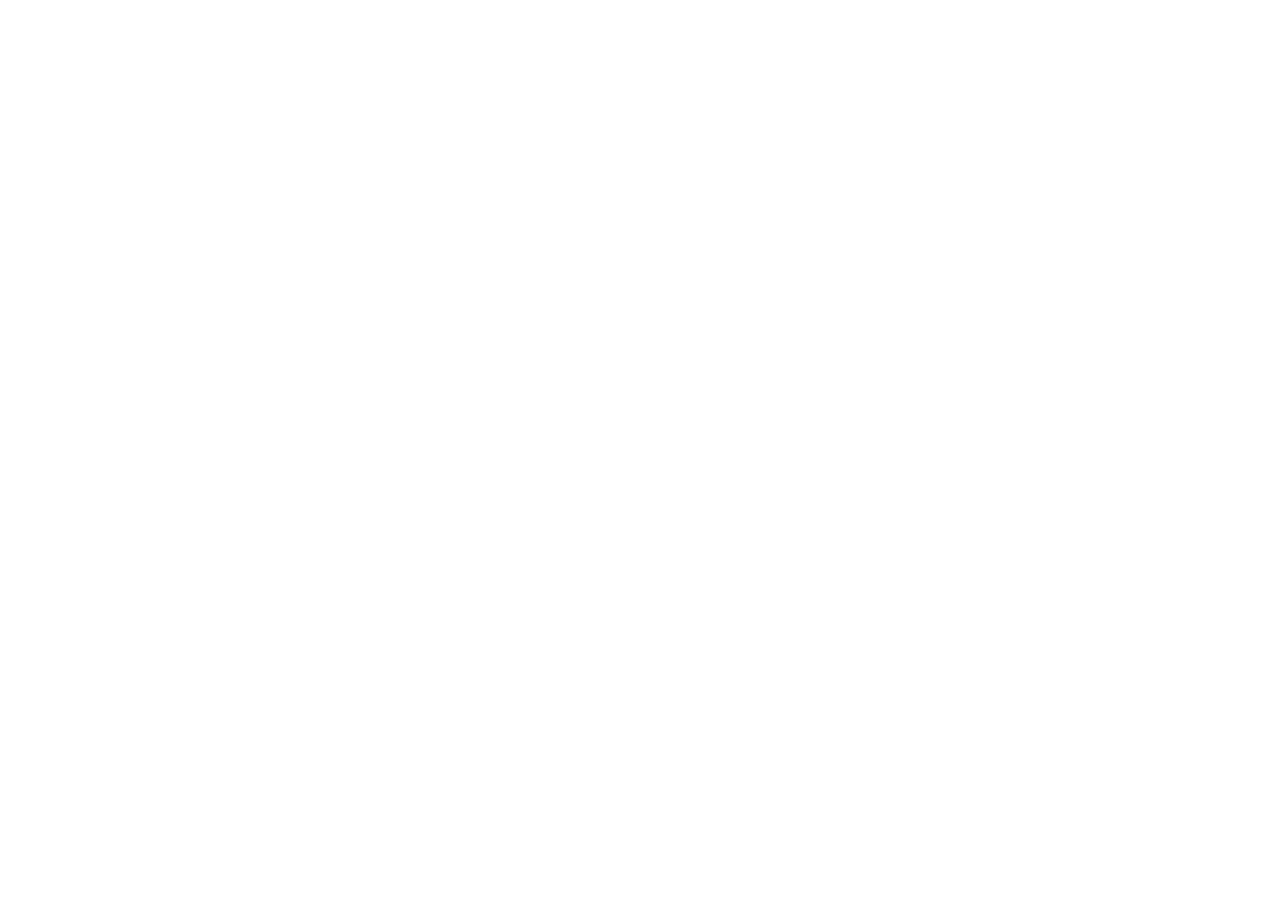
==== book.html @ 8cc4ac7e "Initiak commit added home page html" ====
<!DOCTYPE html>
<html lang="en">
<head>
    <meta charset="UTF-8">
    <meta name="viewport" content="width=device-width, initial-scale=1.0">
    <title>ReadTogather book page</title>
</head>
<body>
    
</body>
</html>
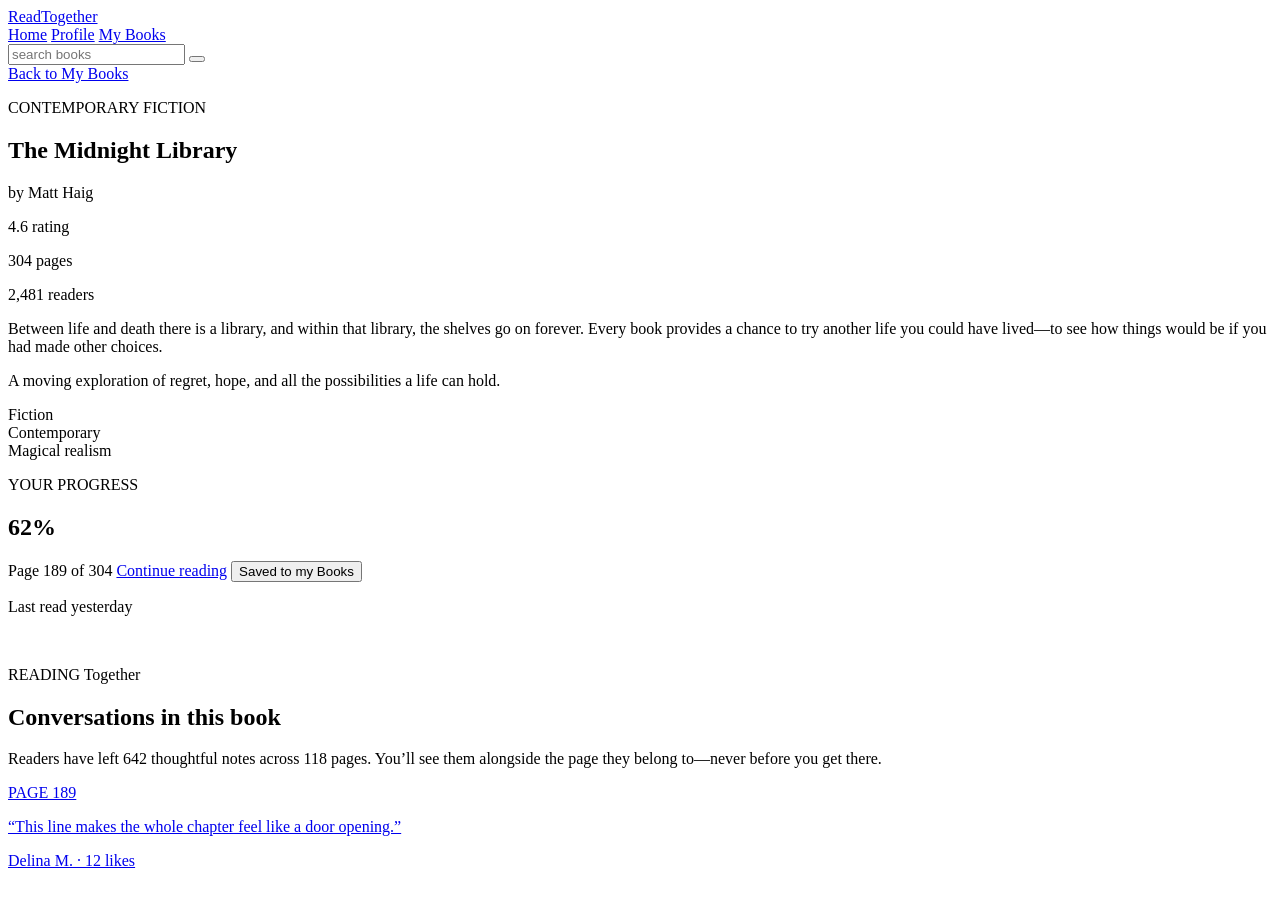
==== commit 791a6543: "added book page" ====
--- a/book.html
+++ b/book.html
@@ -6,6 +6,69 @@
     <title>ReadTogather book page</title>
 </head>
 <body>
-    
+        <header>
+        <div class="logo">
+            <a      href="home.html" class="logo-btn">ReadTogether</a>
+            <span class="r-mark"></span>
+        </div>
+        <nav>
+            <a href="home.html" class="home">Home</a>
+            <a href="profile.html" class="profile">Profile</a>
+            <a href="home.html#my-books" class="my-books">My Books</a>
+        </nav>
+        <div>
+            <input type="text" placeholder="search books">
+            <button class="avatar"></button>
+        </div>
+    </header>
+    <main>
+        <a href="home.html#my-books">Back to My Books</a>
+        <div class="cover">
+            <div class="book-cover"></div>
+        </div>
+        <article class="details">
+            <p class="section-name">CONTEMPORARY FICTION</p>
+            <h1>The Midnight Library</h1>
+            <p>by Matt Haig</p>
+            <section>
+                <p class="rating">4.6 rating</p>
+                <p class="page-count">304 pages</p>
+                <p class="readers-count">2,481 readers</p>
+            </section>
+            <div class="description">
+                <p>Between life and death there is a library, and within that library, the shelves go on forever. Every book provides a chance to try another life you could have lived—to see how things would be if you had made other choices.</p>
+                <p>A moving exploration of regret, hope, and all the possibilities a life can hold.</p>
+            </div>
+            <div class="genres">
+                <div class="genre">Fiction</div>
+                <div class="genre">Contemporary</div>
+                <div class="genre">Magical realism</div>
+            </div>
+        </article>
+        <p class="progress">
+            <p class="section-name">YOUR PROGRESS</p>
+            <h2>62%</h2>
+            <div class="progress-bar"></div>
+            <p class="page-count">Page 189 <span>of 304</span></>
+            <a href="reading.html">Continue reading</a>
+            <button>Saved to my Books</button>
+            <br>
+            <p>Last read yesterday</p>
+        </article>
+        <br>
+        <article>
+            <p class="section-name">READING Together</p>
+            <h2>Conversations in this book</h2>
+            <p>Readers have left 642 thoughtful notes across 118 pages. You’ll see them alongside the page they belong to—never before you get there.</p>
+            <a href="reading.html# comments">
+            <div class="comment-card">
+                <div class="avatar"></div>
+                <p class="comment-page">PAGE 189</p>
+                <p class="comment">“This line makes the whole chapter feel like a door opening.”</p>
+                <p class="commenter">Delina M. · 12 likes</p>
+            </div>
+            </a>
+        </article>
+    </main>
 </body>
 </html>
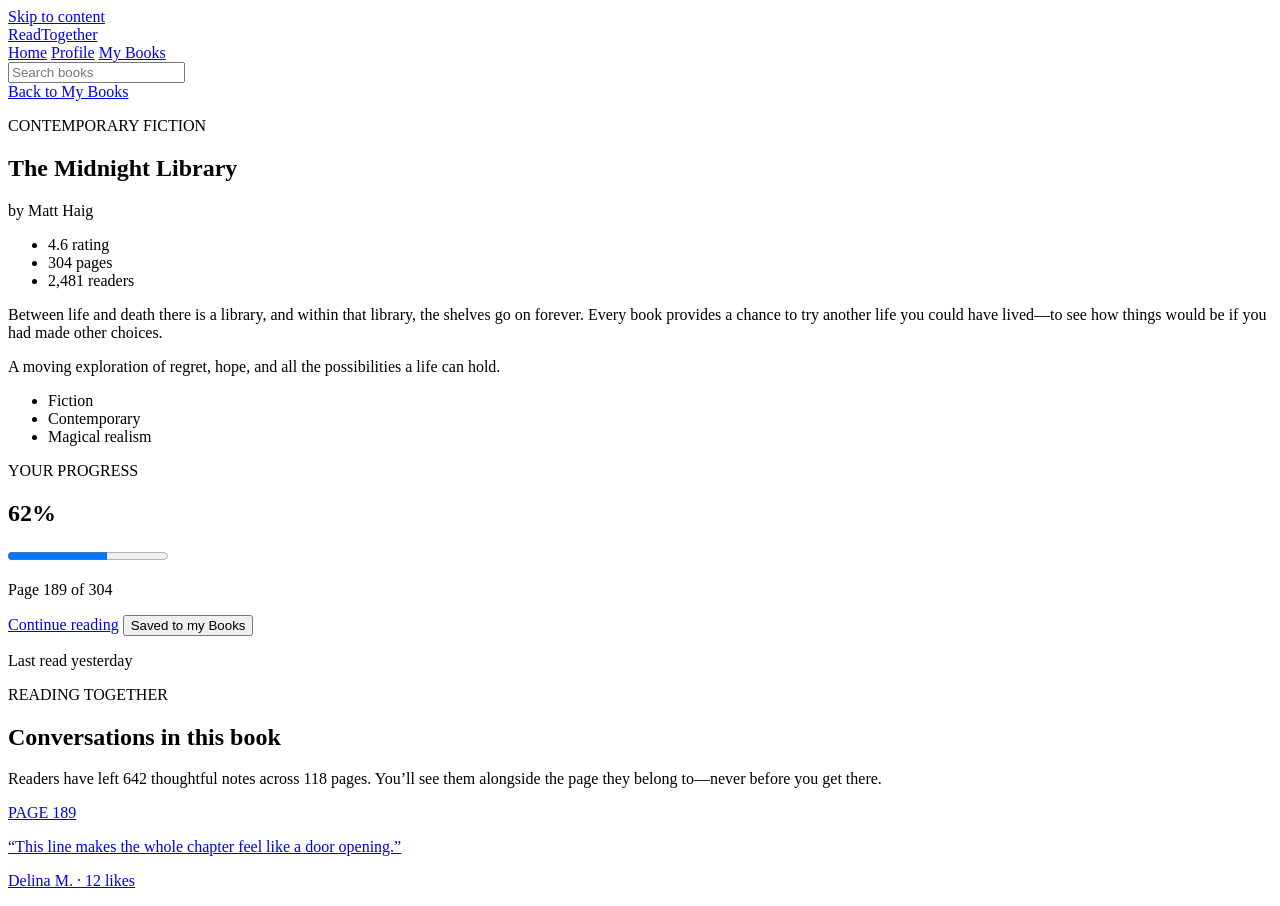
==== commit 94d50dea: "refined home page" ====
--- a/book.html
+++ b/book.html
@@ -3,25 +3,27 @@
 <head>
     <meta charset="UTF-8">
     <meta name="viewport" content="width=device-width, initial-scale=1.0">
-    <title>ReadTogather book page</title>
+    <title>The Midnight Library · ReadTogether</title>
+    <link rel="stylesheet" href="css/book.css">
 </head>
 <body>
-        <header>
+    <a class="skip-link" href="#main">Skip to content</a>
+    <header>
         <div class="logo">
-            <a      href="home.html" class="logo-btn">ReadTogether</a>
-            <span class="r-mark"></span>
+            <a href="home.html" class="logo-btn">ReadTogether</a>
+            <span class="r-mark" aria-hidden="true"></span>
         </div>
-        <nav>
+        <nav aria-label="Main">
             <a href="home.html" class="home">Home</a>
             <a href="profile.html" class="profile">Profile</a>
             <a href="home.html#my-books" class="my-books">My Books</a>
         </nav>
-        <div>
-            <input type="text" placeholder="search books">
-            <button class="avatar"></button>
+        <div class="header-actions">
+            <input type="search" aria-label="Search books" placeholder="Search books">
+            <a href="profile.html" class="avatar" aria-label="Profile"></a>
         </div>
     </header>
-    <main>
+    <main id="main">
         <a href="home.html#my-books">Back to My Books</a>
         <div class="cover">
             <div class="book-cover"></div>
@@ -30,45 +32,41 @@
             <p class="section-name">CONTEMPORARY FICTION</p>
             <h1>The Midnight Library</h1>
             <p>by Matt Haig</p>
-            <section>
-                <p class="rating">4.6 rating</p>
-                <p class="page-count">304 pages</p>
-                <p class="readers-count">2,481 readers</p>
-            </section>
+            <ul class="book-meta">
+                <li class="rating">4.6 rating</li>
+                <li class="page-count">304 pages</li>
+                <li class="readers-count">2,481 readers</li>
+            </ul>
             <div class="description">
                 <p>Between life and death there is a library, and within that library, the shelves go on forever. Every book provides a chance to try another life you could have lived—to see how things would be if you had made other choices.</p>
                 <p>A moving exploration of regret, hope, and all the possibilities a life can hold.</p>
             </div>
-            <div class="genres">
-                <div class="genre">Fiction</div>
-                <div class="genre">Contemporary</div>
-                <div class="genre">Magical realism</div>
-            </div>
+            <ul class="genres">
+                <li class="genre">Fiction</li>
+                <li class="genre">Contemporary</li>
+                <li class="genre">Magical realism</li>
+            </ul>
         </article>
-        <p class="progress">
+        <article class="progress">
             <p class="section-name">YOUR PROGRESS</p>
             <h2>62%</h2>
-            <div class="progress-bar"></div>
-            <p class="page-count">Page 189 <span>of 304</span></>
+            <progress class="progress-bar" max="100" value="62">62%</progress>
+            <p class="page-count">Page 189 <span>of 304</span></p>
             <a href="reading.html">Continue reading</a>
-            <button>Saved to my Books</button>
-            <br>
+            <button type="button" aria-pressed="true">Saved to my Books</button>
             <p>Last read yesterday</p>
         </article>
-        <br>
         <article>
-            <p class="section-name">READING Together</p>
+            <p class="section-name">READING TOGETHER</p>
             <h2>Conversations in this book</h2>
             <p>Readers have left 642 thoughtful notes across 118 pages. You’ll see them alongside the page they belong to—never before you get there.</p>
-            <a href="reading.html# comments">
-            <div class="comment-card">
-                <div class="avatar"></div>
+            <a class="comment-card" href="reading.html#comments">
+                <div class="avatar" aria-hidden="true"></div>
                 <p class="comment-page">PAGE 189</p>
                 <p class="comment">“This line makes the whole chapter feel like a door opening.”</p>
                 <p class="commenter">Delina M. · 12 likes</p>
-            </div>
             </a>
         </article>
     </main>
 </body>
-</html>+</html>
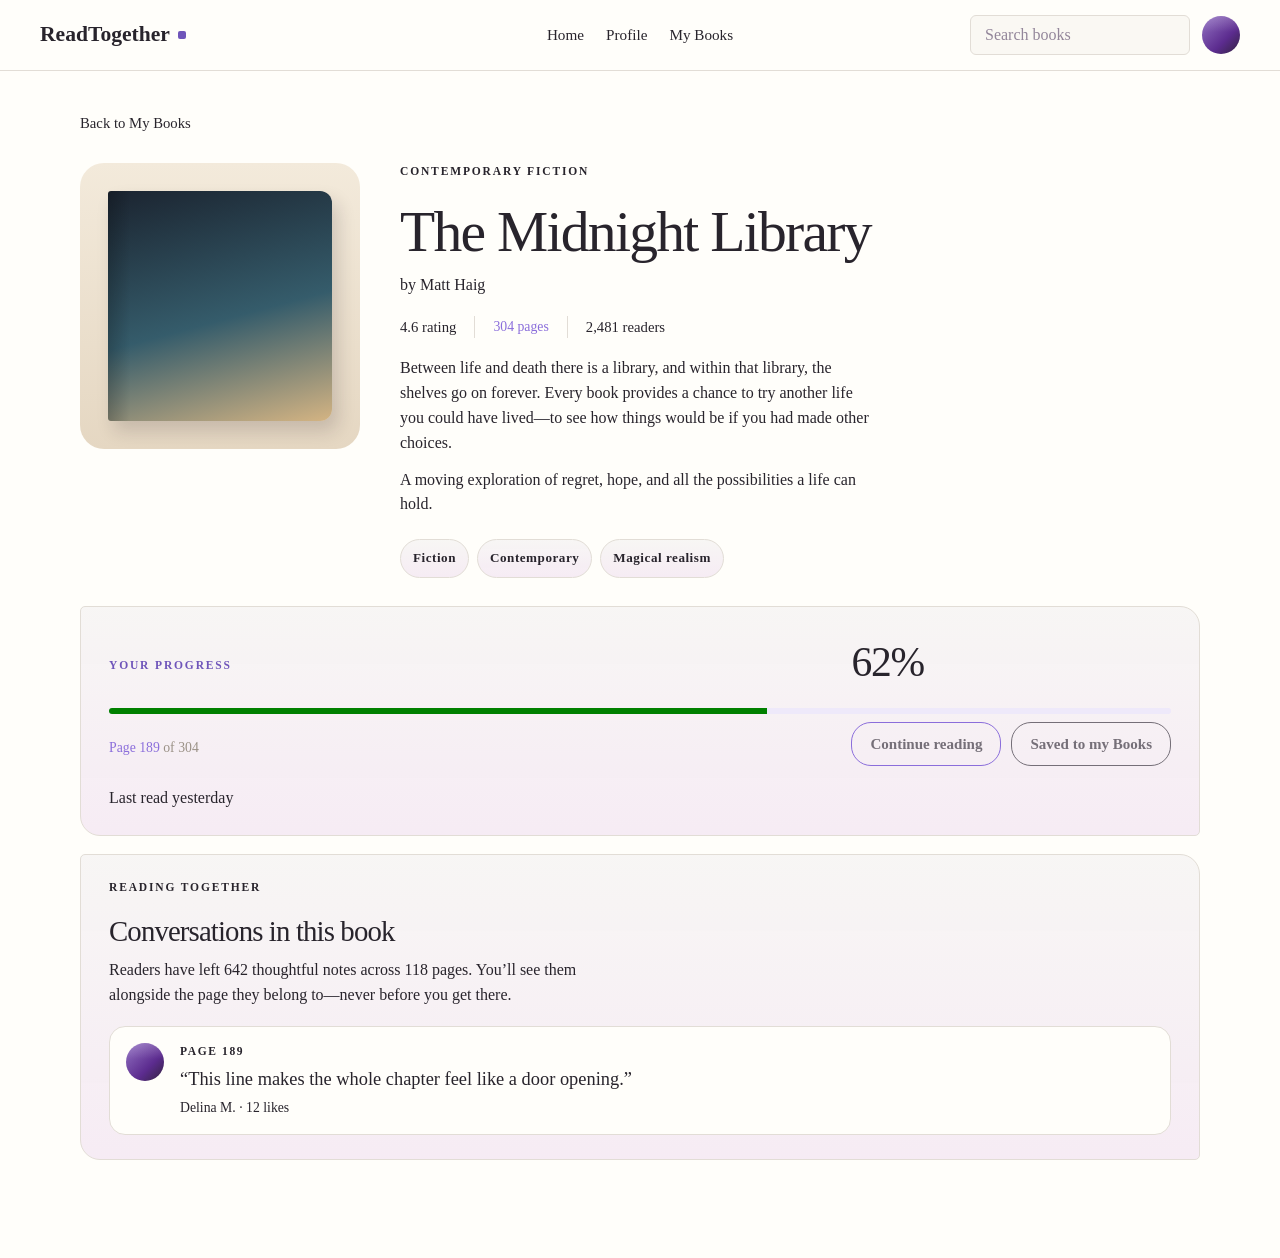
==== commit 39d95194: "adding the css of all pages" ====
--- a/book.html
+++ b/book.html
@@ -4,6 +4,9 @@
     <meta charset="UTF-8">
     <meta name="viewport" content="width=device-width, initial-scale=1.0">
     <title>The Midnight Library · ReadTogether</title>
+    <link rel="preconnect" href="https://fonts.googleapis.com">
+    <link rel="preconnect" href="https://fonts.gstatic.com" crossorigin>
+    <link href="https://fonts.googleapis.com/css2?family=Figtree:wght@400;500;600&family=Fraunces:opsz,wght@9..144,500;9..144,600&display=swap" rel="stylesheet">
     <link rel="stylesheet" href="css/book.css">
 </head>
 <body>
@@ -24,7 +27,8 @@
         </div>
     </header>
     <main id="main">
-        <a href="home.html#my-books">Back to My Books</a>
+        <a class="back-link" href="home.html#my-books">Back to My Books</a>
+        <div class="book-hero">
         <div class="cover">
             <div class="book-cover"></div>
         </div>
@@ -47,16 +51,19 @@
                 <li class="genre">Magical realism</li>
             </ul>
         </article>
+        </div>
         <article class="progress">
             <p class="section-name">YOUR PROGRESS</p>
             <h2>62%</h2>
             <progress class="progress-bar" max="100" value="62">62%</progress>
             <p class="page-count">Page 189 <span>of 304</span></p>
-            <a href="reading.html">Continue reading</a>
-            <button type="button" aria-pressed="true">Saved to my Books</button>
+            <div class="progress-actions">
+                <a href="reading.html">Continue reading</a>
+                <button type="button" aria-pressed="true">Saved to my Books</button>
+            </div>
             <p>Last read yesterday</p>
         </article>
-        <article>
+        <article class="conversations">
             <p class="section-name">READING TOGETHER</p>
             <h2>Conversations in this book</h2>
             <p>Readers have left 642 thoughtful notes across 118 pages. You’ll see them alongside the page they belong to—never before you get there.</p>
--- a/css/book.css
+++ b/css/book.css
@@ -0,0 +1,164 @@
+@import url("base.css");
+
+.back-link {
+    display: inline-flex;
+    margin-bottom: 28px;
+    color: var(--ink-soft);
+    font-size: 0.92rem;
+}
+
+.back-link:hover {
+    color: var(--ink);
+}
+
+.book-hero {
+    display: grid;
+    grid-template-columns: 280px 1fr;
+    gap: 40px;
+    align-items: start;
+    margin-bottom: 28px;
+}
+
+.cover {
+    padding: 28px;
+    background: linear-gradient(180deg, #f3eadb, #e5d7c2);
+    border-radius: 24px;
+}
+
+.cover .book-cover {
+    width: 100%;
+    background:
+        linear-gradient(90deg, rgba(0, 0, 0, 0.2), transparent 10%),
+        linear-gradient(165deg, #1b2430, #355c6b 55%, #d4b483);
+}
+
+.details h1 {
+    margin: 8px 0 8px;
+    font-size: clamp(2.4rem, 5vw, 3.6rem);
+}
+
+.details > p {
+    color: var(--ink-soft);
+    margin-bottom: 18px;
+}
+
+.book-meta {
+    display: flex;
+    flex-wrap: wrap;
+    gap: 10px 18px;
+    margin-bottom: 18px;
+    color: var(--ink-soft);
+    font-size: 0.92rem;
+}
+
+.book-meta li + li {
+    padding-left: 18px;
+    border-left: 1px solid var(--line);
+}
+
+.description {
+    display: grid;
+    gap: 12px;
+    max-width: 60ch;
+    color: var(--ink-soft);
+}
+
+.genres {
+    display: flex;
+    flex-wrap: wrap;
+    gap: 8px;
+    margin-top: 22px;
+}
+
+.genres .genre {
+    padding: 8px 12px;
+    border: 1px solid var(--line);
+    border-radius: 999px;
+    background: var(--card);
+    color: var(--ink);
+    letter-spacing: 0.04em;
+    text-transform: none;
+    font-size: 0.82rem;
+}
+
+article.progress,
+.conversations {
+    padding: 24px 28px;
+    margin-bottom: 18px;
+    background: var(--card);
+    border: 1px solid var(--line);
+    border-radius: var(--radius);
+    box-shadow: var(--shadow);
+}
+
+article.progress h2 {
+    margin: 8px 0 14px;
+    font-size: 2.6rem;
+}
+
+article.progress .page-count {
+    margin: 10px 0 16px;
+}
+
+article.progress .page-count span {
+    color: #9a9186;
+}
+
+.progress-actions {
+    display: flex;
+    flex-wrap: wrap;
+    gap: 10px;
+    margin-bottom: 12px;
+}
+
+.conversations h2 {
+    margin: 6px 0 10px;
+    font-size: 1.8rem;
+}
+
+.conversations > p {
+    max-width: 62ch;
+    color: var(--ink-soft);
+    margin-bottom: 18px;
+}
+
+.comment-card {
+    display: grid;
+    grid-template-columns: 42px 1fr;
+    gap: 4px 12px;
+    padding: 16px;
+    border: 1px solid var(--line);
+    border-radius: 16px;
+    background: var(--paper);
+}
+
+.comment-card .avatar {
+    grid-row: 1 / 4;
+}
+
+.comment-page {
+    color: var(--accent);
+    font-size: 0.72rem;
+    font-weight: 600;
+    letter-spacing: 0.14em;
+}
+
+.comment {
+    font-family: var(--serif);
+    font-size: 1.15rem;
+}
+
+.commenter {
+    color: var(--ink-soft);
+    font-size: 0.86rem;
+}
+
+@media (max-width: 800px) {
+    .book-hero {
+        grid-template-columns: 1fr;
+    }
+
+    .cover {
+        max-width: 280px;
+    }
+}
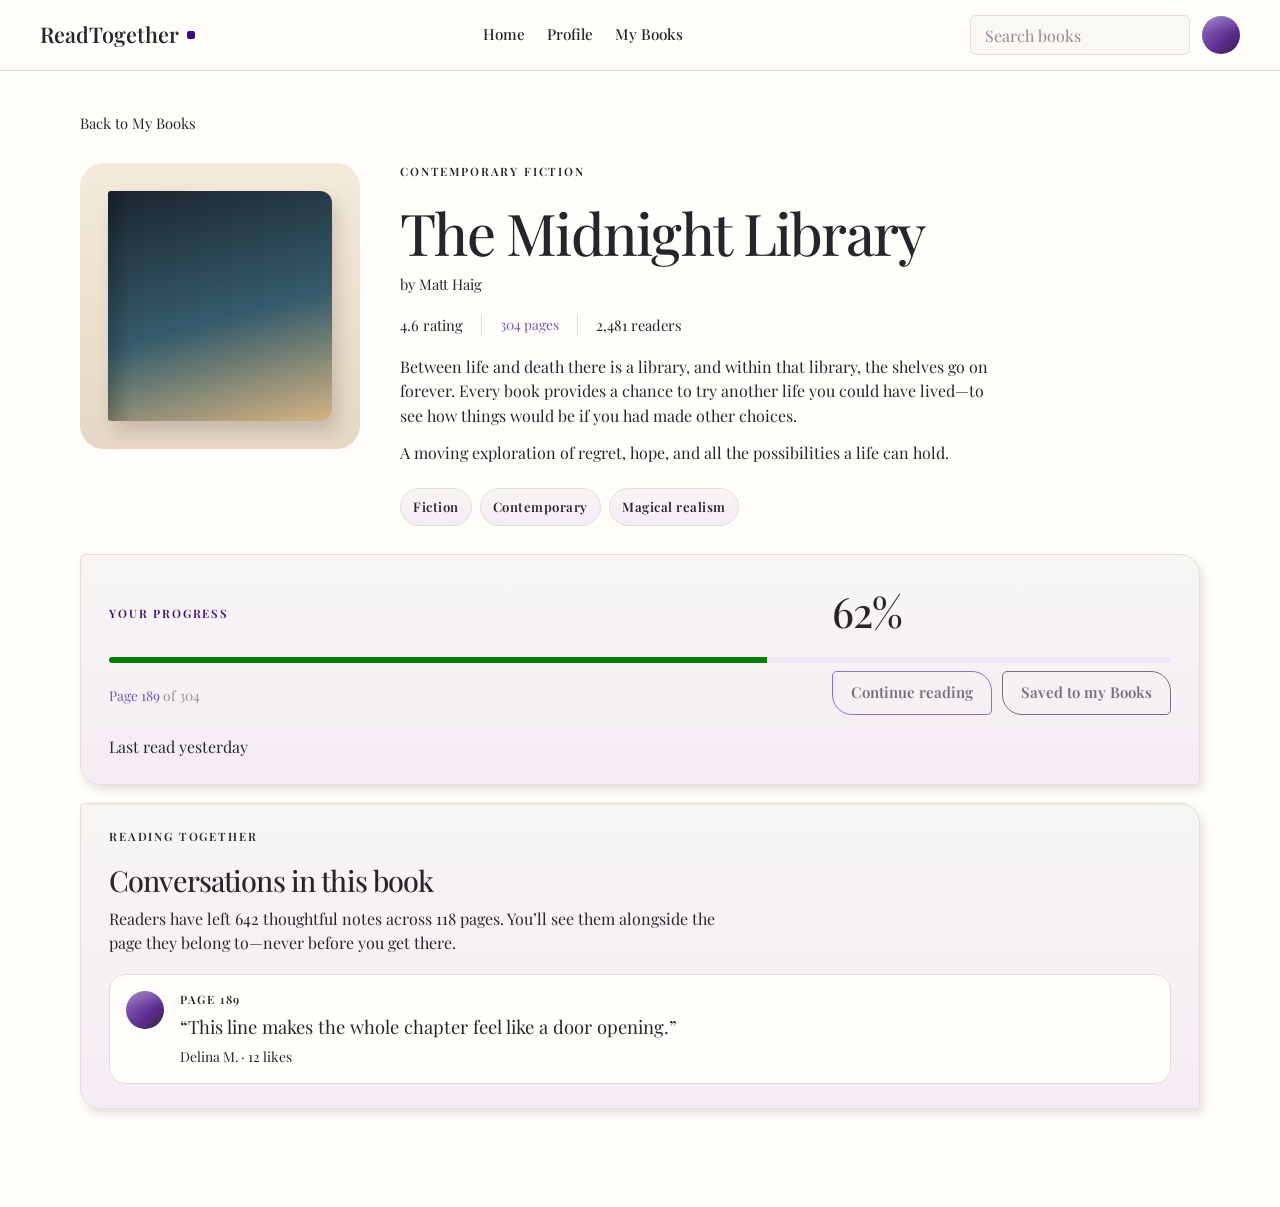
==== commit 1eaf5213: "modifide the fonts and some designs" ====
--- a/book.html
+++ b/book.html
@@ -6,20 +6,20 @@
     <title>The Midnight Library · ReadTogether</title>
     <link rel="preconnect" href="https://fonts.googleapis.com">
     <link rel="preconnect" href="https://fonts.gstatic.com" crossorigin>
-    <link href="https://fonts.googleapis.com/css2?family=Figtree:wght@400;500;600&family=Fraunces:opsz,wght@9..144,500;9..144,600&display=swap" rel="stylesheet">
+    <link href="https://fonts.googleapis.com/css2?family=Playfair+Display:ital,wght@0,400..900;1,400..900&display=swap" rel="stylesheet">
     <link rel="stylesheet" href="css/book.css">
 </head>
 <body>
     <a class="skip-link" href="#main">Skip to content</a>
     <header>
         <div class="logo">
-            <a href="home.html" class="logo-btn">ReadTogether</a>
+            <a href="index.html" class="logo-btn">ReadTogether</a>
             <span class="r-mark" aria-hidden="true"></span>
         </div>
         <nav aria-label="Main">
-            <a href="home.html" class="home">Home</a>
+            <a href="index.html" class="index">Home</a>
             <a href="profile.html" class="profile">Profile</a>
-            <a href="home.html#my-books" class="my-books">My Books</a>
+            <a href="index.html#my-books" class="my-books">My Books</a>
         </nav>
         <div class="header-actions">
             <input type="search" aria-label="Search books" placeholder="Search books">
@@ -27,7 +27,7 @@
         </div>
     </header>
     <main id="main">
-        <a class="back-link" href="home.html#my-books">Back to My Books</a>
+        <a class="back-link" href="index.html#my-books">Back to My Books</a>
         <div class="book-hero">
         <div class="cover">
             <div class="book-cover"></div>
@@ -35,7 +35,7 @@
         <article class="details">
             <p class="section-name">CONTEMPORARY FICTION</p>
             <h1>The Midnight Library</h1>
-            <p>by Matt Haig</p>
+            <p class="author">by Matt Haig</p>
             <ul class="book-meta">
                 <li class="rating">4.6 rating</li>
                 <li class="page-count">304 pages</li>
